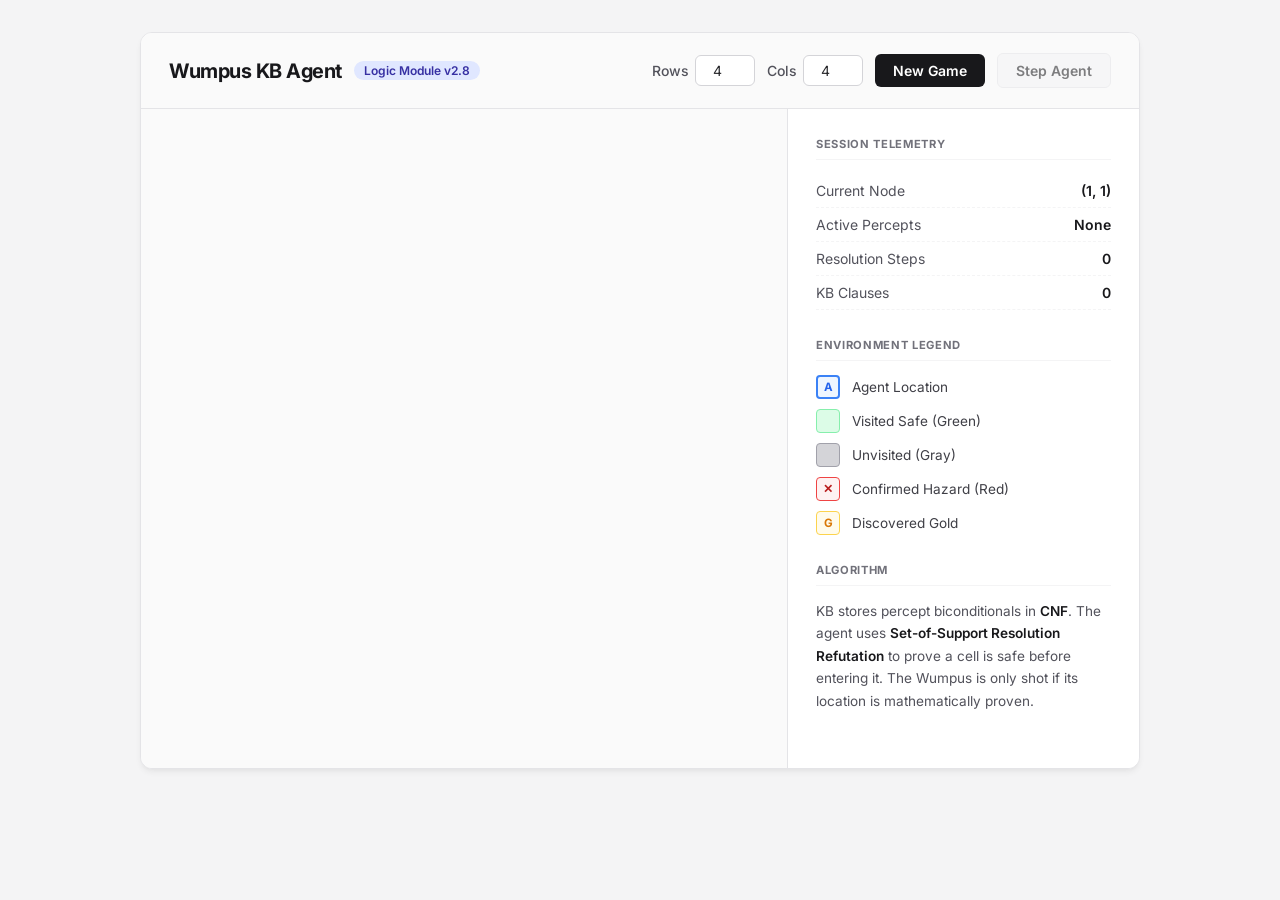
==== index.html @ 2ec26340 "feat: setup UI skeleton and environment styling" ====
<!DOCTYPE html>
<html lang="en">
<!-- Identification: 24F-0736 -->
<head>
    <meta charset="UTF-8">
    <meta name="viewport" content="width=device-width, initial-scale=1.0">
    <meta name="color-scheme" content="light">
    <title>Wumpus World — KB Agent</title>
    <link rel="stylesheet" href="style.css">
</head>
<body>
    <div class="container">
        <header>
            <div class="header-title">
                <h1>Wumpus KB Agent</h1>
                <span class="badge">Logic Module v2.8</span>
            </div>
            <div class="controls">
                <div class="input-group">
                    <label for="gridRows">Rows</label>
                    <input type="number" id="gridRows" value="4" min="3" max="8">
                </div>
                <div class="input-group">
                    <label for="gridCols">Cols</label>
                    <input type="number" id="gridCols" value="4" min="3" max="8">
                </div>
                <button id="startBtn" class="btn-primary">New Game</button>
                <button id="stepBtn" class="btn-secondary" disabled>Step Agent</button>
            </div>
        </header>

        <div id="statusBanner" class="status-banner hidden"></div>

        <main>
            <div class="panel left-panel">
                <div id="grid" class="grid-container"></div>
            </div>

            <div class="panel right-panel">
                <div class="panel-section">
                    <h3>Session Telemetry</h3>
                    <div class="metric-row">
                        <span class="metric-label">Current Node</span>
                        <span class="metric-value" id="posMetric">(1, 1)</span>
                    </div>
                    <div class="metric-row">
                        <span class="metric-label">Active Percepts</span>
                        <span class="metric-value" id="perceptsMetric">None</span>
                    </div>
                    <div class="metric-row">
                        <span class="metric-label">Resolution Steps</span>
                        <span class="metric-value" id="inferenceMetric">0</span>
                    </div>
                    <div class="metric-row">
                        <span class="metric-label">KB Clauses</span>
                        <span class="metric-value" id="kbMetric">0</span>
                    </div>
                    <div id="goldStatus" class="gold-status"></div>
                    <div id="arrowStatus" class="arrow-status"></div>
                </div>

                <div class="panel-section">
                    <h3>Environment Legend</h3>
                    <div class="legend-grid">
                        <div class="legend-item">
                            <div class="legend-box agent">A</div> Agent Location
                        </div>
                        <div class="legend-item">
                            <div class="legend-box safe"></div> Visited Safe (Green)
                        </div>
                        <div class="legend-item">
                            <div class="legend-box unknown"></div> Unvisited (Gray)
                        </div>
                        <div class="legend-item">
                            <div class="legend-box danger">✕</div> Confirmed Hazard (Red)
                        </div>
                        <div class="legend-item">
                            <div class="legend-box gold">G</div> Discovered Gold
                        </div>
                    </div>
                </div>

                <div class="panel-section">
                    <h3>Algorithm</h3>
                    <p class="help-text">
                        KB stores percept biconditionals in <strong>CNF</strong>.
                        The agent uses <strong>Set-of-Support Resolution Refutation</strong> 
                        to prove a cell is safe before entering it. The Wumpus is only shot if 
                        its location is mathematically proven.
                    </p>
                </div>
            </div>
        </main>
    </div>

    <script src="app.js"></script>
</body>
</html>
---- style.css ----
/* Identification: 24F-0736 */
@import url('https://fonts.googleapis.com/css2?family=Inter:wght@400;500;600;700&display=swap');

html { color-scheme: light; }

*, *::before, *::after { box-sizing: border-box; margin: 0; padding: 0; }

body {
    font-family: 'Inter', -apple-system, BlinkMacSystemFont, "Segoe UI", sans-serif;
    background: #f4f4f5;
    color: #27272a;
    min-height: 100vh;
    padding: 32px 16px;
}

.container {
    max-width: 1000px;
    margin: 0 auto;
    background: #ffffff;
    border: 1px solid #e4e4e7;
    border-radius: 12px;
    box-shadow: 0 4px 6px -1px rgba(0,0,0,0.06), 0 2px 4px -2px rgba(0,0,0,0.03);
    overflow: hidden;
}

header {
    display: flex;
    justify-content: space-between;
    align-items: center;
    background: #fafafa;
    padding: 20px 28px;
    border-bottom: 1px solid #e4e4e7;
    flex-wrap: wrap;
    gap: 16px;
}

.header-title { display: flex; align-items: center; gap: 12px; }

header h1 {
    font-size: 1.25rem;
    font-weight: 700;
    color: #18181b;
    letter-spacing: -0.025em;
}

.badge {
    background: #e0e7ff;
    color: #3730a3;
    font-size: 0.75rem;
    font-weight: 600;
    padding: 2px 10px;
    border-radius: 9999px;
}

.controls {
    display: flex;
    align-items: center;
    gap: 12px;
    flex-wrap: wrap;
}

.input-group { display: flex; align-items: center; gap: 6px; }

.input-group label {
    font-size: 0.875rem;
    font-weight: 500;
    color: #52525b;
}

.controls input[type="number"] {
    width: 60px;
    padding: 6px 8px;
    background: #ffffff;
    border: 1px solid #d4d4d8;
    border-radius: 6px;
    color: #27272a;
    font-family: inherit;
    font-size: 0.875rem;
    text-align: center;
    transition: border-color 0.15s, box-shadow 0.15s;
}

.controls input[type="number"]:focus {
    outline: none;
    border-color: #3b82f6;
    box-shadow: 0 0 0 3px rgba(59,130,246,0.12);
}

button {
    padding: 8px 18px;
    border: none;
    border-radius: 6px;
    font-family: inherit;
    font-size: 0.875rem;
    font-weight: 600;
    cursor: pointer;
    transition: background 0.15s, transform 0.1s;
}

button:active  { transform: translateY(1px); }
button:disabled { opacity: 0.55; cursor: not-allowed; }

.btn-primary { background: #18181b; color: #fff; }
.btn-primary:hover:not(:disabled) { background: #3f3f46; }

.btn-secondary { background: #f4f4f5; color: #18181b; border: 1px solid #e4e4e7; }
.btn-secondary:hover:not(:disabled) { background: #e4e4e7; }

.status-banner {
    padding: 12px 28px;
    font-size: 0.875rem;
    font-weight: 600;
    text-align: center;
    border-bottom: 1px solid transparent;
}
.status-banner.hidden { display: none; }
.status-banner.win { background: #ecfdf5; color: #065f46; border-bottom-color: #10b981; }
.status-banner.dead { background: #fef2f2; color: #991b1b; border-bottom-color: #ef4444; }
.status-banner.stalled { background: #fffbeb; color: #92400e; border-bottom-color: #f59e0b; }

main { display: flex; }

.panel { padding: 28px; }
.left-panel { flex: 2; border-right: 1px solid #e4e4e7; background: #fafafa; }
.right-panel { flex: 1; background: #fff; min-width: 260px; }

.grid-container {
    display: grid;
    gap: 7px;
    max-width: 480px;
    margin: 0 auto;
}

.cell {
    aspect-ratio: 1;
    position: relative;
    display: flex;
    align-items: center;
    justify-content: center;
    border: 1px solid #a1a1aa;
    border-radius: 8px;
    background: #d4d4d8; 
    transition: background 0.2s, border-color 0.2s;
}

.cell.safe { background: #dcfce7; border-color: #86efac; }
.cell.danger { background: #fef2f2; border-color: #ef4444; border-width: 2px; }
.cell.gold { background: #fffbeb; border-color: #fcd34d; border-width: 2px; }

.cell.agent { border: 2px solid #3b82f6; background: #eff6ff; }
.cell.agent.dead { border-color: #ef4444; background: #fef2f2; }
.cell.agent.won  { border-color: #f59e0b; background: #fffbeb; }

.cell-icon {
    font-size: 1.2rem;
    font-weight: 700;
    user-select: none;
    color: #1e293b;
}

.cell.agent .cell-icon { color: #2563eb; }
.cell.agent.dead .cell-icon { color: #dc2626; }
.cell.danger .cell-icon { color: #b91c1c; }
.cell.gold .cell-icon { color: #d97706; }

.coord-label {
    position: absolute;
    bottom: 5px;
    left: 7px;
    font-size: 0.6rem;
    font-weight: 500;
    color: #71717a;
    pointer-events: none;
}

.panel-section { margin-bottom: 28px; }

.panel-section h3 {
    font-size: 0.7rem;
    font-weight: 700;
    text-transform: uppercase;
    letter-spacing: 0.06em;
    color: #71717a;
    margin-bottom: 14px;
    padding-bottom: 8px;
    border-bottom: 1px solid #f4f4f5;
}

.metric-row {
    display: flex;
    justify-content: space-between;
    align-items: center;
    padding: 8px 0;
    border-bottom: 1px dashed #f4f4f5;
}
.metric-label { font-size: 0.875rem; color: #52525b; }
.metric-value { font-size: 0.875rem; font-weight: 600; color: #18181b; }

.gold-status {
    margin-top: 12px;
    font-size: 0.875rem;
    font-weight: 600;
    color: #d97706;
}

.arrow-status {
    margin-top: 6px;
    font-size: 0.875rem;
    font-weight: 600;
    color: #16a34a; 
}
.arrow-status.used { color: #71717a; }

.legend-grid { display: flex; flex-direction: column; gap: 10px; }

.legend-item {
    display: flex;
    align-items: center;
    gap: 12px;
    font-size: 0.85rem;
    color: #3f3f46;
}

.legend-box {
    width: 24px; height: 24px;
    border-radius: 4px;
    border: 1px solid #e4e4e7;
    display: flex; align-items: center; justify-content: center;
    font-size: 0.72rem; font-weight: 700;
    flex-shrink: 0;
}
.legend-box.agent { border: 2px solid #3b82f6; background: #eff6ff; color: #2563eb; }
.legend-box.safe { background: #dcfce7; border-color: #86efac; }
.legend-box.unknown { background: #d4d4d8; border-color: #a1a1aa; }
.legend-box.danger { background: #fef2f2; border-color: #ef4444; color: #b91c1c; }
.legend-box.gold { background: #fffbeb; border-color: #fcd34d; color: #d97706; }

.help-text {
    font-size: 0.85rem;
    color: #52525b;
    line-height: 1.65;
}
.help-text strong { color: #18181b; font-weight: 600; }

@media (max-width: 700px) {
    main { flex-direction: column; }
    .left-panel { border-right: none; border-bottom: 1px solid #e4e4e7; padding: 18px; }
}
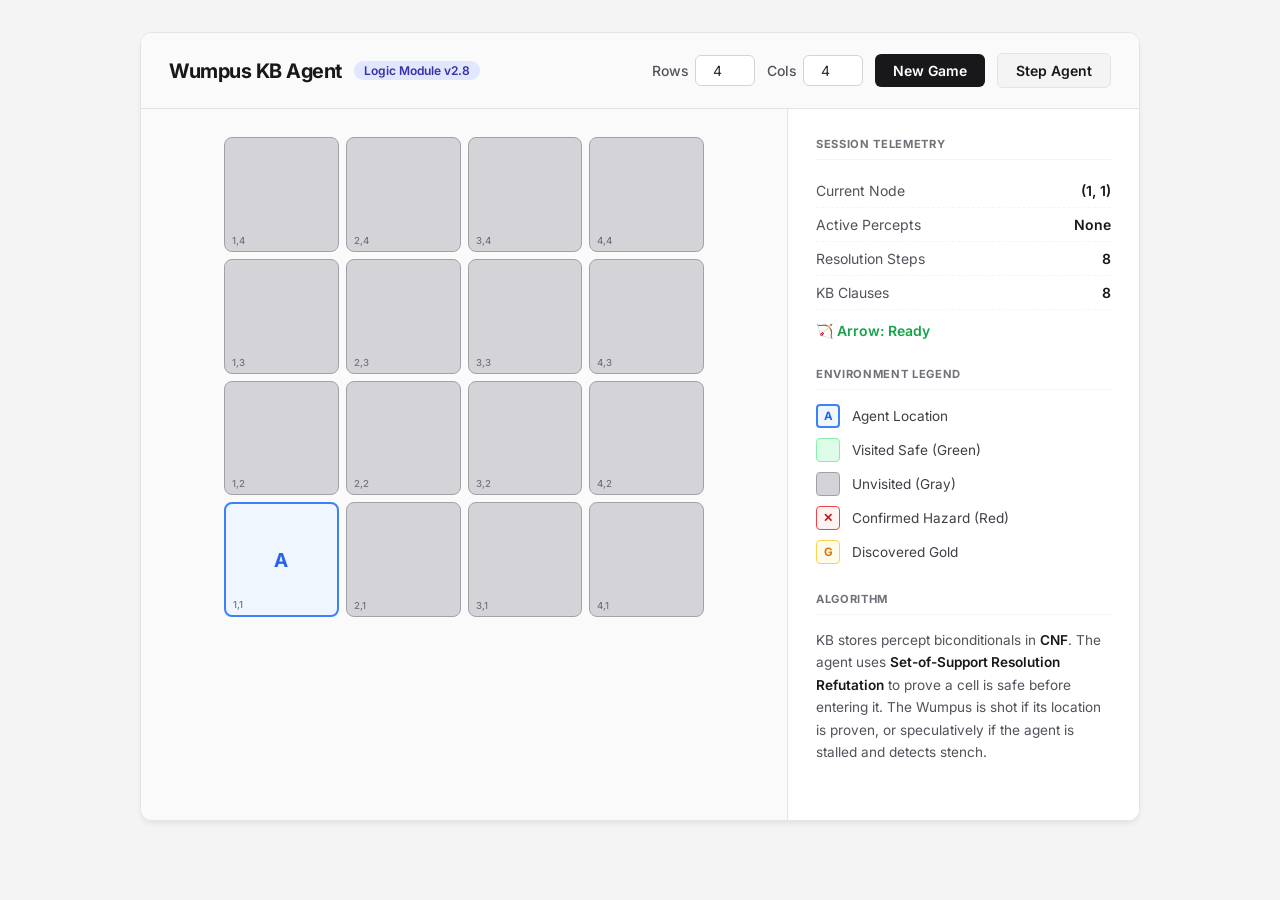
==== commit 73101ac0: "feat: add speculative shooting logic and patch grid generation rules" ====
--- a/index.html
+++ b/index.html
@@ -84,9 +84,10 @@
                     <h3>Algorithm</h3>
                     <p class="help-text">
                         KB stores percept biconditionals in <strong>CNF</strong>.
-                        The agent uses <strong>Set-of-Support Resolution Refutation</strong> 
-                        to prove a cell is safe before entering it. The Wumpus is only shot if 
-                        its location is mathematically proven.
+                        The agent uses <strong>Set-of-Support Resolution Refutation</strong>
+                        to prove a cell is safe before entering it. The Wumpus is shot if
+                        its location is proven, or speculatively if the agent is stalled
+                        and detects stench.
                     </p>
                 </div>
             </div>
--- a/style.css
+++ b/style.css
@@ -1,4 +1,5 @@
 /* Identification: 24F-0736 */
+/*style.css*/
 @import url('https://fonts.googleapis.com/css2?family=Inter:wght@400;500;600;700&display=swap');
 
 html { color-scheme: light; }
@@ -114,14 +115,14 @@
     border-bottom: 1px solid transparent;
 }
 .status-banner.hidden { display: none; }
-.status-banner.win { background: #ecfdf5; color: #065f46; border-bottom-color: #10b981; }
+.status-banner.win  { background: #ecfdf5; color: #065f46; border-bottom-color: #10b981; }
 .status-banner.dead { background: #fef2f2; color: #991b1b; border-bottom-color: #ef4444; }
 .status-banner.stalled { background: #fffbeb; color: #92400e; border-bottom-color: #f59e0b; }
 
 main { display: flex; }
 
 .panel { padding: 28px; }
-.left-panel { flex: 2; border-right: 1px solid #e4e4e7; background: #fafafa; }
+.left-panel  { flex: 2; border-right: 1px solid #e4e4e7; background: #fafafa; }
 .right-panel { flex: 1; background: #fff; min-width: 260px; }
 
 .grid-container {
@@ -139,15 +140,15 @@
     justify-content: center;
     border: 1px solid #a1a1aa;
     border-radius: 8px;
-    background: #d4d4d8; 
+    background: #d4d4d8;
     transition: background 0.2s, border-color 0.2s;
 }
 
-.cell.safe { background: #dcfce7; border-color: #86efac; }
+.cell.safe   { background: #dcfce7; border-color: #86efac; }
 .cell.danger { background: #fef2f2; border-color: #ef4444; border-width: 2px; }
-.cell.gold { background: #fffbeb; border-color: #fcd34d; border-width: 2px; }
-
-.cell.agent { border: 2px solid #3b82f6; background: #eff6ff; }
+.cell.gold   { background: #fffbeb; border-color: #fcd34d; border-width: 2px; }
+
+.cell.agent      { border: 2px solid #3b82f6; background: #eff6ff; }
 .cell.agent.dead { border-color: #ef4444; background: #fef2f2; }
 .cell.agent.won  { border-color: #f59e0b; background: #fffbeb; }
 
@@ -158,10 +159,10 @@
     color: #1e293b;
 }
 
-.cell.agent .cell-icon { color: #2563eb; }
+.cell.agent      .cell-icon { color: #2563eb; }
 .cell.agent.dead .cell-icon { color: #dc2626; }
-.cell.danger .cell-icon { color: #b91c1c; }
-.cell.gold .cell-icon { color: #d97706; }
+.cell.danger     .cell-icon { color: #b91c1c; }
+.cell.gold       .cell-icon { color: #d97706; }
 
 .coord-label {
     position: absolute;
@@ -207,7 +208,7 @@
     margin-top: 6px;
     font-size: 0.875rem;
     font-weight: 600;
-    color: #16a34a; 
+    color: #16a34a;
 }
 .arrow-status.used { color: #71717a; }
 
@@ -229,11 +230,11 @@
     font-size: 0.72rem; font-weight: 700;
     flex-shrink: 0;
 }
-.legend-box.agent { border: 2px solid #3b82f6; background: #eff6ff; color: #2563eb; }
-.legend-box.safe { background: #dcfce7; border-color: #86efac; }
+.legend-box.agent   { border: 2px solid #3b82f6; background: #eff6ff; color: #2563eb; }
+.legend-box.safe    { background: #dcfce7; border-color: #86efac; }
 .legend-box.unknown { background: #d4d4d8; border-color: #a1a1aa; }
-.legend-box.danger { background: #fef2f2; border-color: #ef4444; color: #b91c1c; }
-.legend-box.gold { background: #fffbeb; border-color: #fcd34d; color: #d97706; }
+.legend-box.danger  { background: #fef2f2; border-color: #ef4444; color: #b91c1c; }
+.legend-box.gold    { background: #fffbeb; border-color: #fcd34d; color: #d97706; }
 
 .help-text {
     font-size: 0.85rem;
